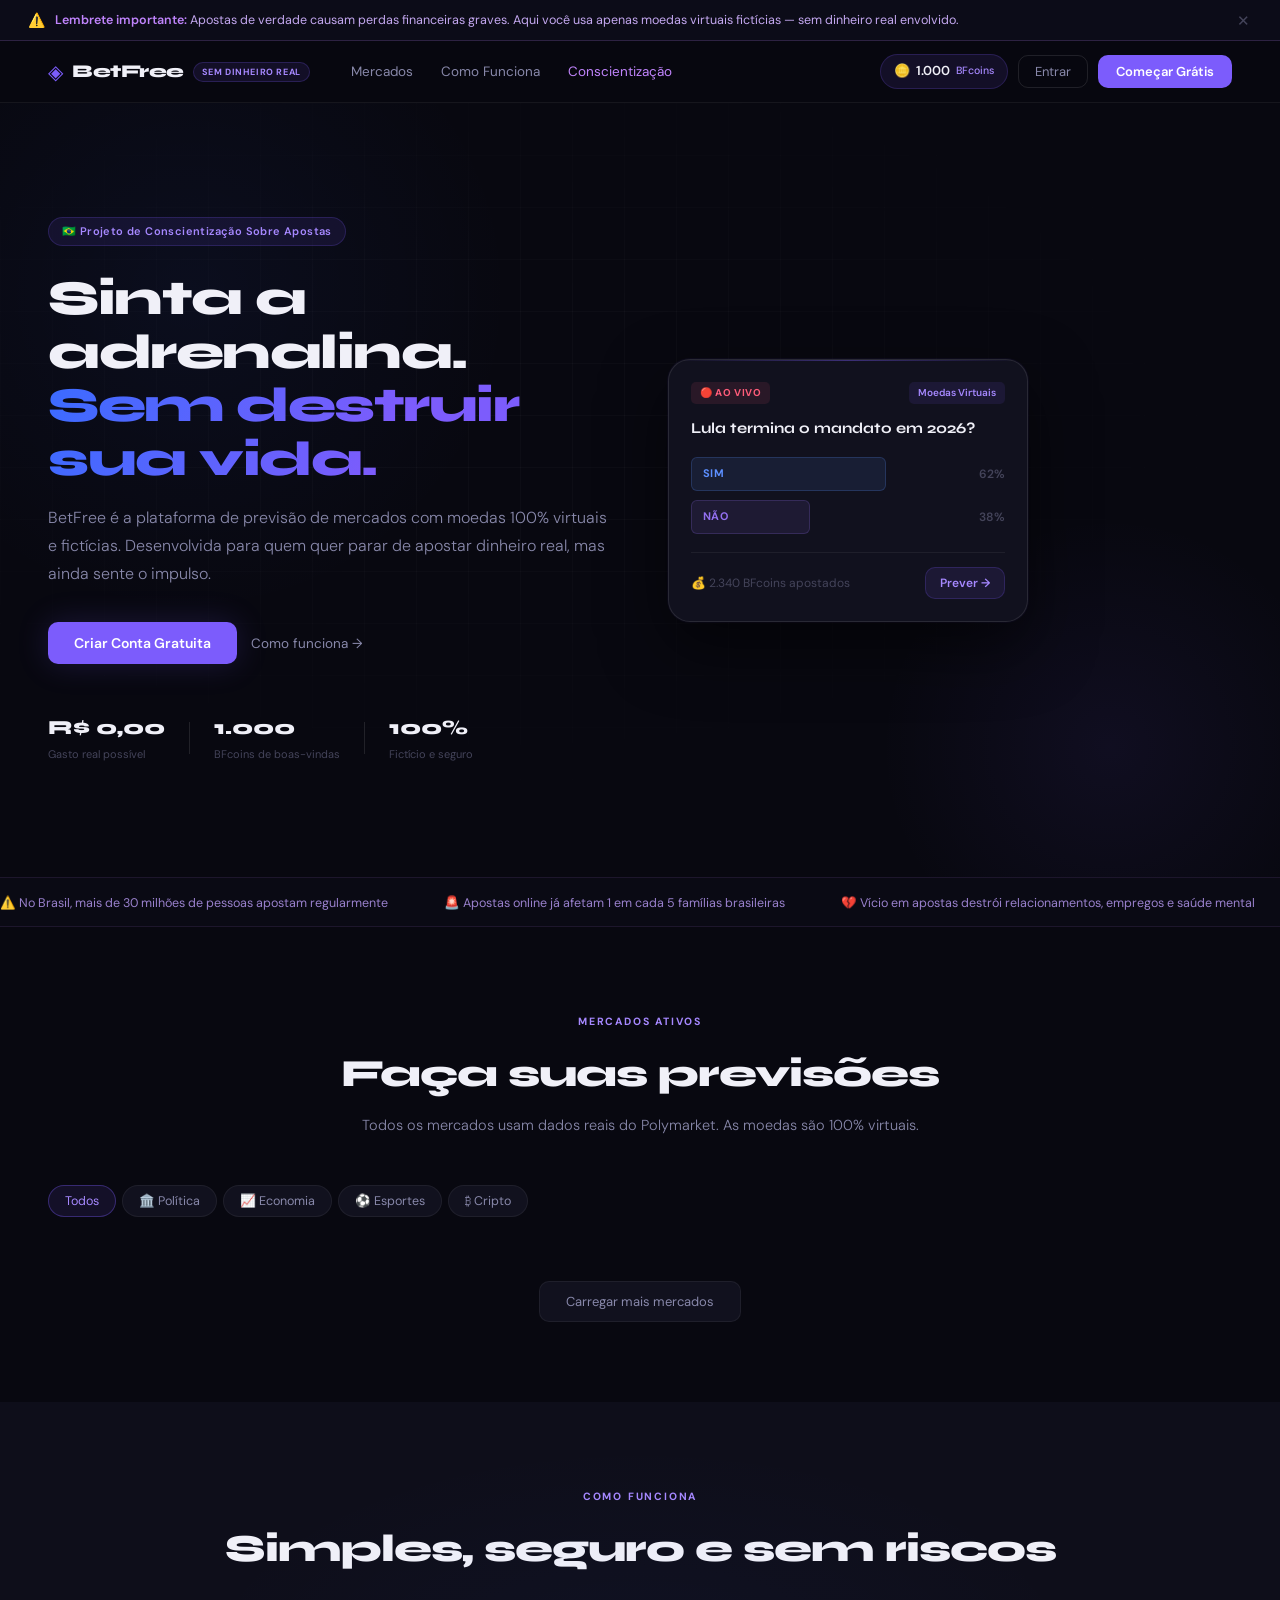
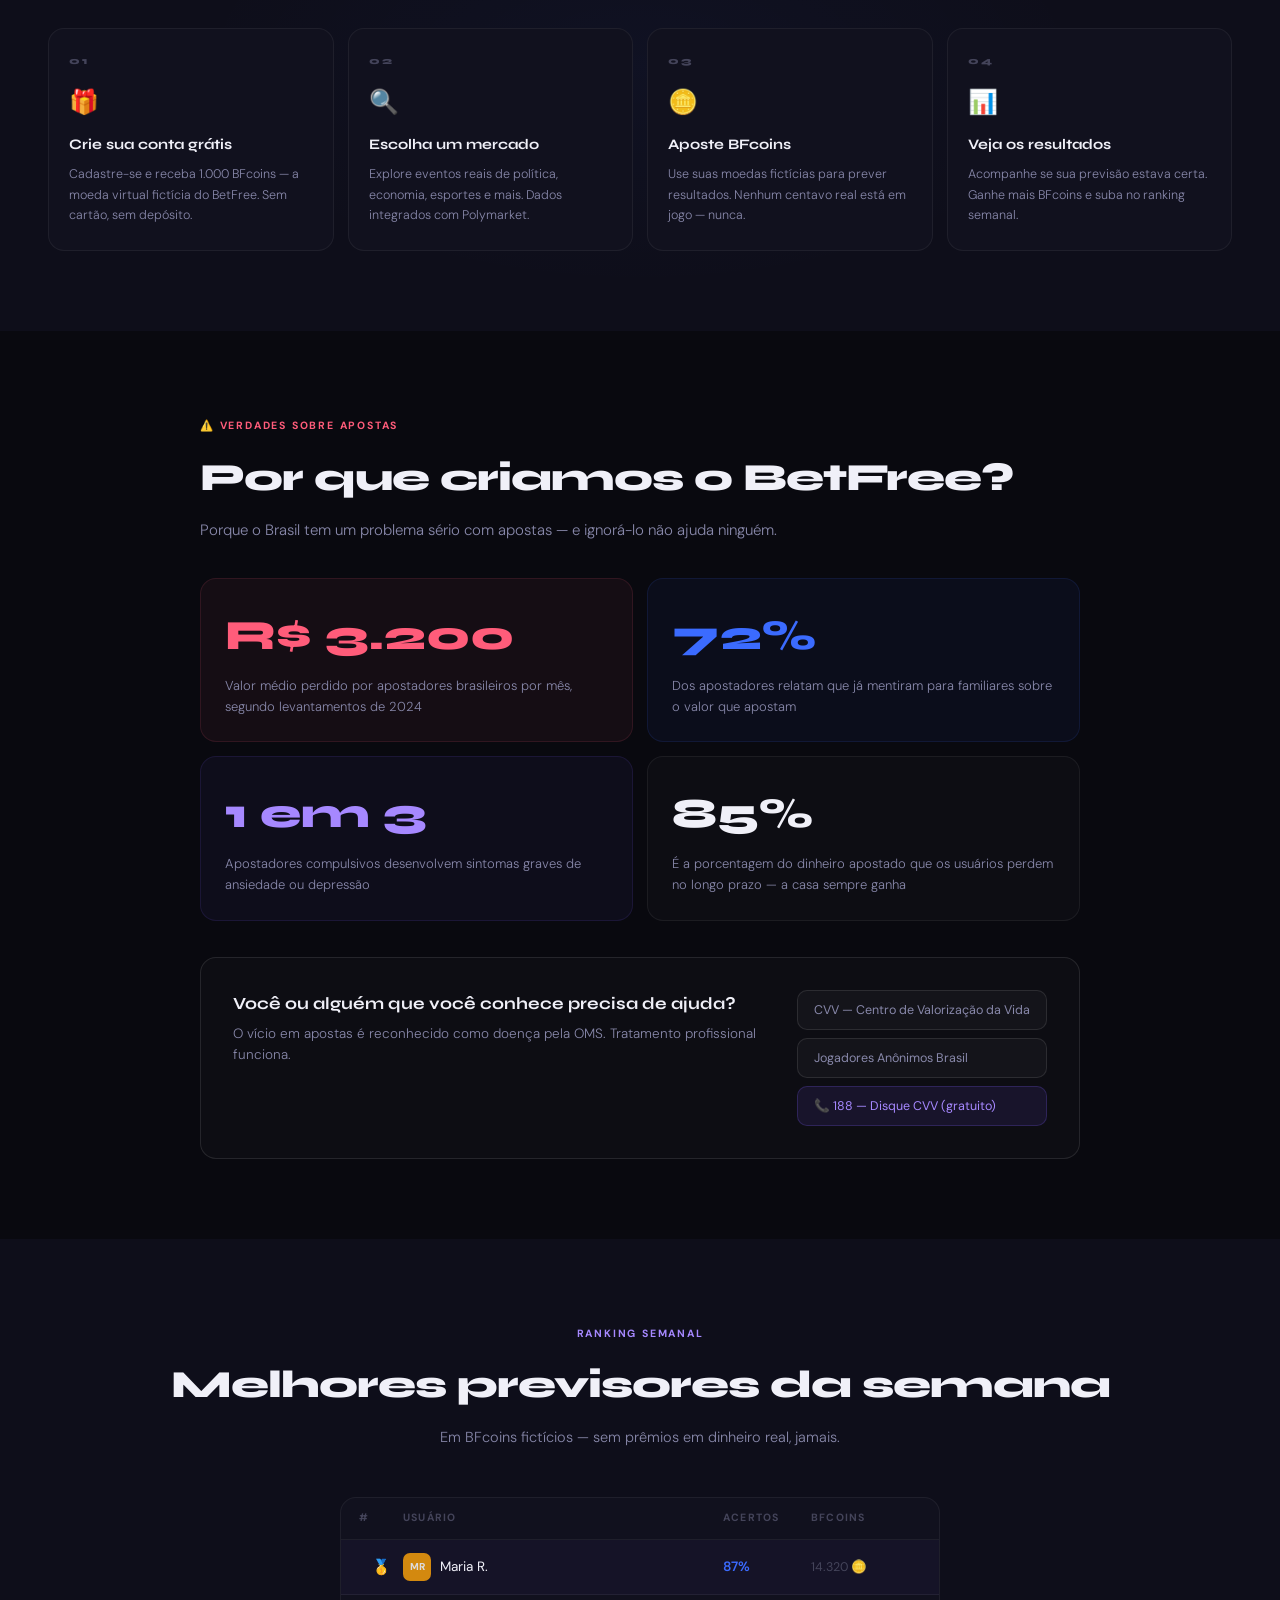
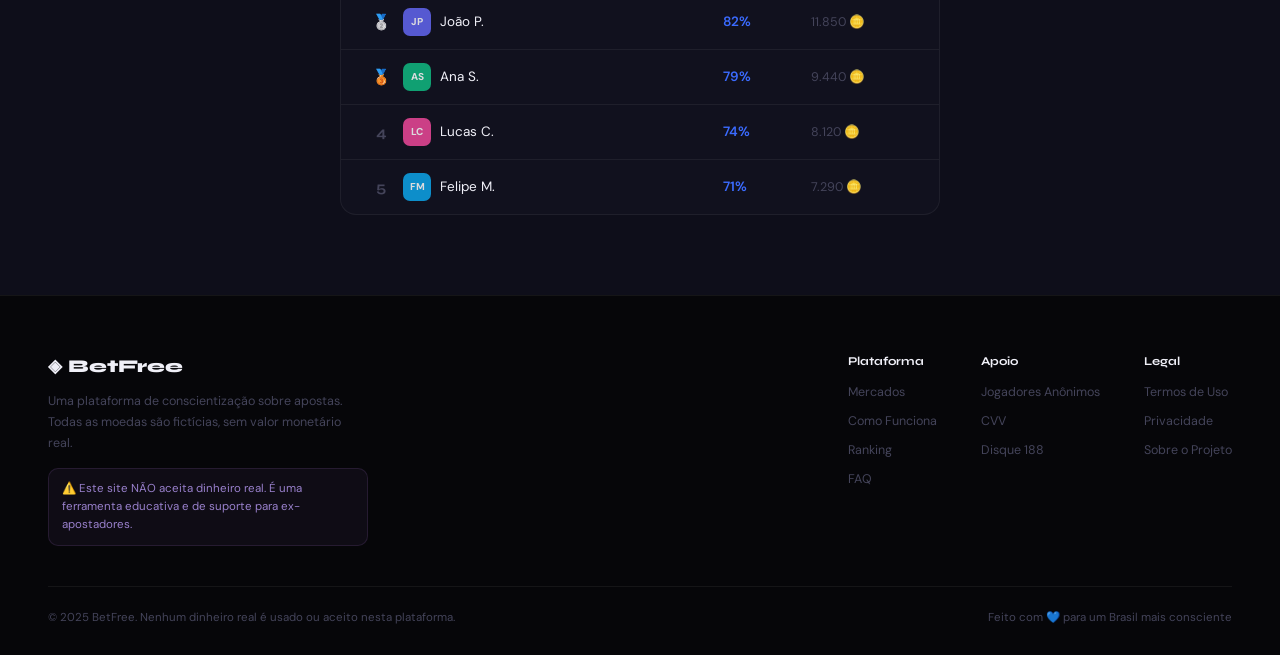
==== index.html @ 83ca9c56 "Add files via upload" ====
<!DOCTYPE html>
<html lang="pt-BR">
<head>
  <meta charset="UTF-8" />
  <meta name="viewport" content="width=device-width, initial-scale=1.0" />
  <title>BetFree — Aposte Sem Perder Nada</title>
  <link rel="stylesheet" href="styles.css" />
  <link rel="preconnect" href="https://fonts.googleapis.com">
  <link href="https://fonts.googleapis.com/css2?family=Syne:wght@400;600;700;800&family=DM+Sans:ital,wght@0,300;0,400;0,500;1,300&display=swap" rel="stylesheet">
</head>
<body>

  <!-- WARNING BANNER -->
  <div class="warning-banner" id="warningBanner">
    <span class="warning-icon">⚠️</span>
    <span><strong>Lembrete importante:</strong> Apostas de verdade causam perdas financeiras graves. Aqui você usa apenas moedas virtuais fictícias — sem dinheiro real envolvido.</span>
    <button class="warning-close" onclick="document.getElementById('warningBanner').style.display='none'">✕</button>
  </div>

  <!-- NAVBAR -->
  <nav class="navbar">
    <div class="nav-logo">
      <span class="logo-icon">◈</span>
      <span class="logo-text">BetFree</span>
      <span class="logo-badge">SEM DINHEIRO REAL</span>
    </div>
    <div class="nav-links">
      <a href="#markets" class="nav-link">Mercados</a>
      <a href="#how" class="nav-link">Como Funciona</a>
      <a href="#awareness" class="nav-link nav-highlight">Conscientização</a>
    </div>
    <div class="nav-actions">
      <div class="virtual-coins">
        <span class="coin-icon">🪙</span>
        <span id="userCoins">1.000</span>
        <span class="coin-label">BFcoins</span>
      </div>
      <button class="btn-login" onclick="openModal('loginModal')">Entrar</button>
      <button class="btn-register" onclick="openModal('registerModal')">Começar Grátis</button>
    </div>
  </nav>

  <!-- HERO -->
  <section class="hero">
    <div class="hero-bg-grid"></div>
    <div class="hero-content">
      <div class="hero-tag">🇧🇷 Projeto de Conscientização Sobre Apostas</div>
      <h1 class="hero-title">
        Sinta a adrenalina.<br/>
        <span class="hero-accent">Sem destruir sua vida.</span>
      </h1>
      <p class="hero-subtitle">
        BetFree é a plataforma de previsão de mercados com moedas 100% virtuais e fictícias. 
        Desenvolvida para quem quer parar de apostar dinheiro real, mas ainda sente o impulso.
      </p>
      <div class="hero-cta">
        <button class="btn-primary" onclick="openModal('registerModal')">Criar Conta Gratuita</button>
        <a href="#how" class="btn-ghost">Como funciona →</a>
      </div>
      <div class="hero-stats">
        <div class="stat">
          <span class="stat-num">R$ 0,00</span>
          <span class="stat-label">Gasto real possível</span>
        </div>
        <div class="stat-divider"></div>
        <div class="stat">
          <span class="stat-num">1.000</span>
          <span class="stat-label">BFcoins de boas-vindas</span>
        </div>
        <div class="stat-divider"></div>
        <div class="stat">
          <span class="stat-num">100%</span>
          <span class="stat-label">Fictício e seguro</span>
        </div>
      </div>
    </div>
    <div class="hero-visual">
      <div class="market-preview-card">
        <div class="card-header">
          <span class="card-tag">🔴 AO VIVO</span>
          <span class="card-tag-right">Moedas Virtuais</span>
        </div>
        <div class="card-question">Lula termina o mandato em 2026?</div>
        <div class="card-chart">
          <div class="chart-bar">
            <div class="bar-fill bar-yes" style="width: 62%">
              <span>SIM</span>
            </div>
            <span class="bar-pct">62%</span>
          </div>
          <div class="chart-bar">
            <div class="bar-fill bar-no" style="width: 38%">
              <span>NÃO</span>
            </div>
            <span class="bar-pct">38%</span>
          </div>
        </div>
        <div class="card-footer">
          <span>💰 2.340 BFcoins apostados</span>
          <button class="btn-predict">Prever →</button>
        </div>
      </div>
    </div>
  </section>

  <!-- AWARENESS STRIP -->
  <div class="awareness-strip">
    <div class="awareness-ticker">
      <div class="ticker-track">
        <span>⚠️ No Brasil, mais de 30 milhões de pessoas apostam regularmente</span>
        <span>🚨 Apostas online já afetam 1 em cada 5 famílias brasileiras</span>
        <span>💔 Vício em apostas destrói relacionamentos, empregos e saúde mental</span>
        <span>📉 A casa sempre ganha — em média, apostadores perdem 85% do que apostam</span>
        <span>🆘 CVV: 188 — Ajuda para quem está sofrendo</span>
        <span>⚠️ Aqui você usa APENAS moedas fictícias — não tem como perder dinheiro real</span>
        <span>💡 BetFree é uma ferramenta de apoio, não um substituto para tratamento profissional</span>
      </div>
    </div>
  </div>

  <!-- MARKETS -->
  <section class="markets-section" id="markets">
    <div class="section-header">
      <div class="section-tag">MERCADOS ATIVOS</div>
      <h2 class="section-title">Faça suas previsões</h2>
      <p class="section-sub">Todos os mercados usam dados reais do Polymarket. As moedas são 100% virtuais.</p>
    </div>

    <div class="filters">
      <button class="filter-btn active" onclick="filterMarkets('todos', this)">Todos</button>
      <button class="filter-btn" onclick="filterMarkets('politica', this)">🏛️ Política</button>
      <button class="filter-btn" onclick="filterMarkets('economia', this)">📈 Economia</button>
      <button class="filter-btn" onclick="filterMarkets('esporte', this)">⚽ Esportes</button>
      <button class="filter-btn" onclick="filterMarkets('crypto', this)">₿ Cripto</button>
    </div>

    <div class="markets-grid" id="marketsGrid">
      <!-- Cards injetados por JS -->
    </div>

    <div class="load-more-wrap">
      <button class="btn-ghost-lg">Carregar mais mercados</button>
    </div>
  </section>

  <!-- HOW IT WORKS -->
  <section class="how-section" id="how">
    <div class="how-bg"></div>
    <div class="section-header">
      <div class="section-tag">COMO FUNCIONA</div>
      <h2 class="section-title">Simples, seguro e sem riscos</h2>
    </div>
    <div class="steps-grid">
      <div class="step-card">
        <div class="step-num">01</div>
        <div class="step-icon">🎁</div>
        <h3>Crie sua conta grátis</h3>
        <p>Cadastre-se e receba 1.000 BFcoins — a moeda virtual fictícia do BetFree. Sem cartão, sem depósito.</p>
      </div>
      <div class="step-card">
        <div class="step-num">02</div>
        <div class="step-icon">🔍</div>
        <h3>Escolha um mercado</h3>
        <p>Explore eventos reais de política, economia, esportes e mais. Dados integrados com Polymarket.</p>
      </div>
      <div class="step-card">
        <div class="step-num">03</div>
        <div class="step-icon">🪙</div>
        <h3>Aposte BFcoins</h3>
        <p>Use suas moedas fictícias para prever resultados. Nenhum centavo real está em jogo — nunca.</p>
      </div>
      <div class="step-card">
        <div class="step-num">04</div>
        <div class="step-icon">📊</div>
        <h3>Veja os resultados</h3>
        <p>Acompanhe se sua previsão estava certa. Ganhe mais BFcoins e suba no ranking semanal.</p>
      </div>
    </div>
  </section>

  <!-- AWARENESS SECTION -->
  <section class="awareness-section" id="awareness">
    <div class="awareness-content">
      <div class="section-tag tag-red">⚠️ VERDADES SOBRE APOSTAS</div>
      <h2 class="awareness-title">Por que criamos o BetFree?</h2>
      <p class="awareness-intro">Porque o Brasil tem um problema sério com apostas — e ignorá-lo não ajuda ninguém.</p>

      <div class="facts-grid">
        <div class="fact-card fact-red">
          <div class="fact-number">R$ 3.200</div>
          <div class="fact-desc">Valor médio perdido por apostadores brasileiros por mês, segundo levantamentos de 2024</div>
        </div>
        <div class="fact-card fact-orange">
          <div class="fact-number">72%</div>
          <div class="fact-desc">Dos apostadores relatam que já mentiram para familiares sobre o valor que apostam</div>
        </div>
        <div class="fact-card fact-yellow">
          <div class="fact-number">1 em 3</div>
          <div class="fact-desc">Apostadores compulsivos desenvolvem sintomas graves de ansiedade ou depressão</div>
        </div>
        <div class="fact-card fact-dark">
          <div class="fact-number">85%</div>
          <div class="fact-desc">É a porcentagem do dinheiro apostado que os usuários perdem no longo prazo — a casa sempre ganha</div>
        </div>
      </div>

      <div class="awareness-cta-block">
        <div class="cta-text">
          <h3>Você ou alguém que você conhece precisa de ajuda?</h3>
          <p>O vício em apostas é reconhecido como doença pela OMS. Tratamento profissional funciona.</p>
        </div>
        <div class="cta-links">
          <a href="https://www.cvv.org.br" target="_blank" class="help-link">CVV — Centro de Valorização da Vida</a>
          <a href="https://www.jogadoresanonimos.org.br" target="_blank" class="help-link">Jogadores Anônimos Brasil</a>
          <a href="tel:188" class="help-link help-phone">📞 188 — Disque CVV (gratuito)</a>
        </div>
      </div>
    </div>
  </section>

  <!-- LEADERBOARD -->
  <section class="leaderboard-section">
    <div class="section-header">
      <div class="section-tag">RANKING SEMANAL</div>
      <h2 class="section-title">Melhores previsores da semana</h2>
      <p class="section-sub">Em BFcoins fictícios — sem prêmios em dinheiro real, jamais.</p>
    </div>
    <div class="leaderboard-table">
      <div class="lb-header">
        <span>#</span>
        <span>Usuário</span>
        <span>Acertos</span>
        <span>BFcoins</span>
      </div>
      <div class="lb-row lb-top">
        <span class="lb-rank gold">🥇</span>
        <span class="lb-user"><div class="lb-avatar" style="background:#f59e0b">MR</div> Maria R.</span>
        <span class="lb-hits">87%</span>
        <span class="lb-coins">14.320 🪙</span>
      </div>
      <div class="lb-row">
        <span class="lb-rank silver">🥈</span>
        <span class="lb-user"><div class="lb-avatar" style="background:#6366f1">JP</div> João P.</span>
        <span class="lb-hits">82%</span>
        <span class="lb-coins">11.850 🪙</span>
      </div>
      <div class="lb-row">
        <span class="lb-rank bronze">🥉</span>
        <span class="lb-user"><div class="lb-avatar" style="background:#10b981">AS</div> Ana S.</span>
        <span class="lb-hits">79%</span>
        <span class="lb-coins">9.440 🪙</span>
      </div>
      <div class="lb-row">
        <span class="lb-rank">4</span>
        <span class="lb-user"><div class="lb-avatar" style="background:#ec4899">LC</div> Lucas C.</span>
        <span class="lb-hits">74%</span>
        <span class="lb-coins">8.120 🪙</span>
      </div>
      <div class="lb-row">
        <span class="lb-rank">5</span>
        <span class="lb-user"><div class="lb-avatar" style="background:#0ea5e9">FM</div> Felipe M.</span>
        <span class="lb-hits">71%</span>
        <span class="lb-coins">7.290 🪙</span>
      </div>
    </div>
  </section>

  <!-- FOOTER -->
  <footer class="footer">
    <div class="footer-content">
      <div class="footer-brand">
        <div class="footer-logo">◈ BetFree</div>
        <p>Uma plataforma de conscientização sobre apostas. Todas as moedas são fictícias, sem valor monetário real.</p>
        <div class="footer-warning">
          ⚠️ Este site NÃO aceita dinheiro real. É uma ferramenta educativa e de suporte para ex-apostadores.
        </div>
      </div>
      <div class="footer-links">
        <div class="footer-col">
          <h4>Plataforma</h4>
          <a href="#">Mercados</a>
          <a href="#">Como Funciona</a>
          <a href="#">Ranking</a>
          <a href="#">FAQ</a>
        </div>
        <div class="footer-col">
          <h4>Apoio</h4>
          <a href="https://www.jogadoresanonimos.org.br" target="_blank">Jogadores Anônimos</a>
          <a href="https://www.cvv.org.br" target="_blank">CVV</a>
          <a href="tel:188">Disque 188</a>
        </div>
        <div class="footer-col">
          <h4>Legal</h4>
          <a href="#">Termos de Uso</a>
          <a href="#">Privacidade</a>
          <a href="#">Sobre o Projeto</a>
        </div>
      </div>
    </div>
    <div class="footer-bottom">
      <span>© 2025 BetFree. Nenhum dinheiro real é usado ou aceito nesta plataforma.</span>
      <span class="footer-made">Feito com 💙 para um Brasil mais consciente</span>
    </div>
  </footer>

  <!-- MODAL APOSTAR -->
  <div class="modal-overlay" id="betModal" onclick="closeModal('betModal')">
    <div class="modal" onclick="event.stopPropagation()">
      <div class="modal-header">
        <h3 id="betModalTitle">Fazer Previsão</h3>
        <button class="modal-close" onclick="closeModal('betModal')">✕</button>
      </div>
      <div class="modal-warning">
        ⚠️ Você está usando <strong>BFcoins fictícios</strong>. Nenhum dinheiro real está envolvido.
      </div>
      <div class="modal-body">
        <p class="modal-question" id="betModalQuestion">Qual será o resultado?</p>
        <div class="bet-options">
          <button class="bet-opt bet-yes active" onclick="selectBet('sim')">
            <span class="opt-label">SIM</span>
            <span class="opt-odds" id="oddsYes">1.61x</span>
          </button>
          <button class="bet-opt bet-no" onclick="selectBet('nao')">
            <span class="opt-label">NÃO</span>
            <span class="opt-odds" id="oddsNo">2.63x</span>
          </button>
        </div>
        <div class="bet-amount">
          <label>Quantidade de BFcoins <span class="coin-balance">Saldo: <strong id="modalBalance">1.000</strong> 🪙</span></label>
          <div class="amount-input-wrap">
            <input type="number" id="betAmount" value="100" min="10" max="1000" />
            <span class="amount-suffix">🪙</span>
          </div>
          <div class="amount-quick">
            <button onclick="setBetAmount(50)">50</button>
            <button onclick="setBetAmount(100)">100</button>
            <button onclick="setBetAmount(250)">250</button>
            <button onclick="setBetAmount(500)">500</button>
          </div>
        </div>
        <div class="bet-summary">
          <div class="summary-row">
            <span>Potencial de retorno</span>
            <span id="potentialReturn" class="return-positive">161 🪙</span>
          </div>
        </div>
        <button class="btn-confirm-bet" onclick="confirmBet()">Confirmar Previsão</button>
        <p class="modal-disclaimer">Lembre-se: BFcoins não têm valor monetário. Isso é uma simulação educativa.</p>
      </div>
    </div>
  </div>

  <!-- MODAL LOGIN -->
  <div class="modal-overlay" id="loginModal" onclick="closeModal('loginModal')">
    <div class="modal modal-sm" onclick="event.stopPropagation()">
      <div class="modal-header">
        <h3>Entrar no BetFree</h3>
        <button class="modal-close" onclick="closeModal('loginModal')">✕</button>
      </div>
      <div class="modal-body">
        <div class="form-group">
          <label>E-mail</label>
          <input type="email" placeholder="seu@email.com" class="form-input" />
        </div>
        <div class="form-group">
          <label>Senha</label>
          <input type="password" placeholder="••••••••" class="form-input" />
        </div>
        <button class="btn-confirm-bet">Entrar</button>
        <p class="modal-link">Não tem conta? <a onclick="closeModal('loginModal'); openModal('registerModal')">Cadastre-se grátis →</a></p>
      </div>
    </div>
  </div>

  <!-- MODAL REGISTER -->
  <div class="modal-overlay" id="registerModal" onclick="closeModal('registerModal')">
    <div class="modal modal-sm" onclick="event.stopPropagation()">
      <div class="modal-header">
        <h3>Criar Conta Gratuita</h3>
        <button class="modal-close" onclick="closeModal('registerModal')">✕</button>
      </div>
      <div class="modal-warning">
        🎁 Você receberá <strong>1.000 BFcoins fictícios</strong> de boas-vindas!
      </div>
      <div class="modal-body">
        <div class="form-group">
          <label>Nome de usuário</label>
          <input type="text" placeholder="apostador_consciente" class="form-input" />
        </div>
        <div class="form-group">
          <label>E-mail</label>
          <input type="email" placeholder="seu@email.com" class="form-input" />
        </div>
        <div class="form-group">
          <label>Senha</label>
          <input type="password" placeholder="••••••••" class="form-input" />
        </div>
        <div class="form-check">
          <input type="checkbox" id="agreeTerms" />
          <label for="agreeTerms">Entendo que BetFree usa apenas moedas fictícias sem valor real</label>
        </div>
        <button class="btn-confirm-bet" onclick="closeModal('registerModal')">Criar Conta e Receber 1.000 🪙</button>
        <p class="modal-link">Já tem conta? <a onclick="closeModal('registerModal'); openModal('loginModal')">Entrar →</a></p>
      </div>
    </div>
  </div>

  <!-- TOAST NOTIFICATION -->
  <div class="toast" id="toast"></div>

  <script src="app.js"></script>
</body>
</html>
---- styles.css ----
/* ========================================
   BETFREE — Design System v2
   Minimalista · Preto · Cinza · Azul · Roxo
   ======================================== */

@import url('https://fonts.googleapis.com/css2?family=Syne:wght@400;600;700;800&family=DM+Sans:ital,wght@0,300;0,400;0,500;1,300&display=swap');

:root {
  /* Backgrounds */
  --bg:          #080810;
  --bg-2:        #0e0e1a;
  --bg-card:     #11111e;
  --bg-card-h:   #15152a;
  --bg-modal:    #0f0f1c;

  /* Borders */
  --border:      rgba(255, 255, 255, 0.06);
  --border-md:   rgba(255, 255, 255, 0.10);
  --border-hl:   rgba(110, 80, 220, 0.30);

  /* Purple scale */
  --purple:      #7c5cfc;
  --purple-dim:  rgba(124, 92, 252, 0.10);
  --purple-glow: 0 0 32px rgba(124, 92, 252, 0.18);
  --purple-light:#a688ff;
  --purple-dark: #4b2fc2;

  /* Blue scale */
  --blue:        #3b6bff;
  --blue-dim:    rgba(59, 107, 255, 0.10);
  --blue-muted:  #2a4db0;

  /* Grays */
  --gray-1:      #f0f0f8;
  --gray-2:      #8888aa;
  --gray-3:      #44445a;
  --gray-4:      #22222f;

  /* Semantic */
  --yes:         #5c8fff;
  --yes-dim:     rgba(92, 143, 255, 0.10);
  --no:          #9370f0;
  --no-dim:      rgba(147, 112, 240, 0.10);
  --warn:        #c084fc;
  --warn-dim:    rgba(192, 132, 252, 0.08);
  --danger:      #ff5c7a;
  --success:     #5cffc1;

  /* Typography */
  --font-display: 'Syne', sans-serif;
  --font-body:    'DM Sans', sans-serif;

  /* Shape */
  --radius:      10px;
  --radius-lg:   16px;
  --radius-xl:   22px;

  /* Motion */
  --ease:        0.18s cubic-bezier(0.4, 0, 0.2, 1);
}

/* ─── Reset ─────────────────────────────── */
*, *::before, *::after { box-sizing: border-box; margin: 0; padding: 0; }
html { scroll-behavior: smooth; }
body {
  font-family: var(--font-body);
  background: var(--bg);
  color: var(--gray-1);
  overflow-x: hidden;
  line-height: 1.6;
  -webkit-font-smoothing: antialiased;
}

/* ─── Warning Banner ─────────────────────── */
.warning-banner {
  background: #0c0c18;
  border-bottom: 1px solid rgba(192, 132, 252, 0.18);
  padding: 9px 28px;
  display: flex;
  align-items: center;
  gap: 10px;
  font-size: 12.5px;
  color: #c4a8f0;
  position: sticky;
  top: 0;
  z-index: 1000;
}
.warning-banner strong { color: var(--warn); font-weight: 600; }
.warning-icon { font-size: 14px; flex-shrink: 0; }
.warning-close {
  margin-left: auto;
  background: none;
  border: none;
  color: var(--gray-3);
  cursor: pointer;
  font-size: 15px;
  flex-shrink: 0;
  transition: color var(--ease);
  line-height: 1;
  padding: 2px;
}
.warning-close:hover { color: var(--gray-1); }

/* ─── Navbar ─────────────────────────────── */
.navbar {
  display: flex;
  align-items: center;
  padding: 0 48px;
  height: 62px;
  border-bottom: 1px solid var(--border);
  background: rgba(8, 8, 16, 0.92);
  backdrop-filter: blur(16px);
  -webkit-backdrop-filter: blur(16px);
  position: sticky;
  top: 37px;
  z-index: 999;
  gap: 28px;
}

.nav-logo {
  display: flex;
  align-items: center;
  gap: 9px;
  text-decoration: none;
  flex-shrink: 0;
}
.logo-icon { font-size: 20px; color: var(--purple); line-height: 1; }
.logo-text {
  font-family: var(--font-display);
  font-size: 18px;
  font-weight: 800;
  color: var(--gray-1);
  letter-spacing: -0.5px;
}
.logo-badge {
  font-size: 9px;
  font-weight: 700;
  letter-spacing: 0.6px;
  background: var(--purple-dim);
  color: var(--purple-light);
  border: 1px solid rgba(124, 92, 252, 0.22);
  padding: 2px 8px;
  border-radius: 99px;
  text-transform: uppercase;
}

.nav-links { display: flex; gap: 2px; flex: 1; }
.nav-link {
  color: var(--gray-2);
  text-decoration: none;
  font-size: 13.5px;
  padding: 7px 13px;
  border-radius: var(--radius);
  transition: all var(--ease);
  font-weight: 400;
}
.nav-link:hover { color: var(--gray-1); background: rgba(255, 255, 255, 0.04); }
.nav-highlight { color: var(--warn) !important; }
.nav-highlight:hover { background: var(--warn-dim) !important; }

.nav-actions { display: flex; align-items: center; gap: 10px; margin-left: auto; }

.virtual-coins {
  display: flex;
  align-items: center;
  gap: 6px;
  background: var(--purple-dim);
  border: 1px solid rgba(124, 92, 252, 0.20);
  padding: 6px 13px;
  border-radius: 99px;
  font-size: 13px;
  font-weight: 600;
  color: var(--gray-1);
}
.coin-icon { font-size: 13px; }
.coin-label { font-size: 10.5px; color: var(--purple-light); font-weight: 500; }

.btn-login {
  background: transparent;
  border: 1px solid var(--border-md);
  color: var(--gray-2);
  padding: 7px 16px;
  border-radius: var(--radius);
  cursor: pointer;
  font-size: 13px;
  font-family: var(--font-body);
  transition: all var(--ease);
}
.btn-login:hover { border-color: rgba(255,255,255,0.18); color: var(--gray-1); }

.btn-register {
  background: var(--purple);
  color: #fff;
  border: none;
  padding: 8px 18px;
  border-radius: var(--radius);
  cursor: pointer;
  font-size: 13px;
  font-weight: 600;
  font-family: var(--font-body);
  transition: all var(--ease);
}
.btn-register:hover { background: var(--purple-light); transform: translateY(-1px); }

/* ─── Hero ───────────────────────────────── */
.hero {
  min-height: 86vh;
  display: flex;
  align-items: center;
  padding: 80px 48px;
  position: relative;
  overflow: hidden;
  gap: 60px;
}

.hero::before {
  content: '';
  position: absolute;
  top: -160px; left: -160px;
  width: 700px; height: 700px;
  background: radial-gradient(circle, rgba(59,107,255,0.06) 0%, transparent 65%);
  pointer-events: none;
}
.hero::after {
  content: '';
  position: absolute;
  bottom: -120px; right: -80px;
  width: 500px; height: 500px;
  background: radial-gradient(circle, rgba(124,92,252,0.07) 0%, transparent 65%);
  pointer-events: none;
}

.hero-bg-grid {
  position: absolute;
  inset: 0;
  background-image:
    linear-gradient(rgba(255,255,255,0.025) 1px, transparent 1px),
    linear-gradient(90deg, rgba(255,255,255,0.025) 1px, transparent 1px);
  background-size: 52px 52px;
  mask-image: radial-gradient(ellipse 80% 70% at 40% 40%, black 20%, transparent 75%);
}

.hero-content { flex: 1; max-width: 560px; position: relative; z-index: 1; }

.hero-tag {
  display: inline-flex;
  align-items: center;
  gap: 7px;
  font-size: 11px;
  font-weight: 600;
  letter-spacing: 0.4px;
  color: var(--purple-light);
  background: var(--purple-dim);
  border: 1px solid rgba(124,92,252,0.20);
  padding: 5px 13px;
  border-radius: 99px;
  margin-bottom: 26px;
  animation: fadeSlideUp 0.55s ease both;
}

.hero-title {
  font-family: var(--font-display);
  font-size: clamp(2.2rem, 3.8vw, 3.6rem);
  font-weight: 800;
  line-height: 1.1;
  letter-spacing: -1.5px;
  margin-bottom: 18px;
  animation: fadeSlideUp 0.55s 0.08s ease both;
  color: var(--gray-1);
}
.hero-accent {
  display: block;
  background: linear-gradient(110deg, var(--blue) 0%, var(--purple) 60%);
  -webkit-background-clip: text;
  -webkit-text-fill-color: transparent;
  background-clip: text;
}

.hero-subtitle {
  font-size: 16px;
  color: var(--gray-2);
  line-height: 1.75;
  margin-bottom: 34px;
  animation: fadeSlideUp 0.55s 0.15s ease both;
  font-weight: 300;
}

.hero-cta {
  display: flex;
  gap: 14px;
  align-items: center;
  margin-bottom: 48px;
  animation: fadeSlideUp 0.55s 0.22s ease both;
}

.btn-primary {
  background: var(--purple);
  color: #fff;
  border: none;
  padding: 12px 26px;
  border-radius: var(--radius);
  font-size: 14px;
  font-weight: 600;
  font-family: var(--font-body);
  cursor: pointer;
  transition: all var(--ease);
  box-shadow: var(--purple-glow);
}
.btn-primary:hover {
  background: var(--purple-light);
  transform: translateY(-2px);
  box-shadow: 0 0 40px rgba(124,92,252,0.28);
}

.btn-ghost {
  color: var(--gray-2);
  text-decoration: none;
  font-size: 13.5px;
  font-weight: 400;
  transition: color var(--ease);
}
.btn-ghost:hover { color: var(--gray-1); }

.hero-stats {
  display: flex;
  align-items: center;
  gap: 24px;
  animation: fadeSlideUp 0.55s 0.3s ease both;
}
.stat { display: flex; flex-direction: column; gap: 2px; }
.stat-num { font-family: var(--font-display); font-size: 20px; font-weight: 800; color: var(--gray-1); }
.stat-label { font-size: 11px; color: var(--gray-3); }
.stat-divider { width: 1px; height: 32px; background: var(--border-md); }

/* Hero card */
.hero-visual {
  flex: 0 0 360px;
  position: relative;
  z-index: 1;
  animation: fadeSlideUp 0.55s 0.25s ease both;
}

.market-preview-card {
  background: var(--bg-card);
  border: 1px solid var(--border-md);
  border-radius: var(--radius-xl);
  padding: 22px;
  box-shadow: 0 24px 64px rgba(0,0,0,0.55), 0 0 0 1px rgba(124,92,252,0.06);
  position: relative;
  overflow: hidden;
}
.market-preview-card::before {
  content: '';
  position: absolute;
  top: 0; left: 0; right: 0;
  height: 1px;
  background: linear-gradient(90deg, transparent, rgba(124,92,252,0.4), transparent);
}

.card-header { display: flex; justify-content: space-between; align-items: center; margin-bottom: 14px; }
.card-tag {
  font-size: 10px; font-weight: 700; letter-spacing: 0.6px; text-transform: uppercase;
  background: rgba(255,92,122,0.10); color: var(--danger);
  padding: 3px 9px; border-radius: 5px;
}
.card-tag-right {
  font-size: 10px; font-weight: 600; color: var(--purple-light);
  background: var(--purple-dim); padding: 3px 9px; border-radius: 5px;
}

.card-question {
  font-family: var(--font-display);
  font-size: 15px; font-weight: 700; line-height: 1.45; margin-bottom: 18px; color: var(--gray-1);
}

.card-chart { display: flex; flex-direction: column; gap: 9px; margin-bottom: 18px; }
.chart-bar { display: flex; align-items: center; gap: 8px; }
.bar-fill {
  height: 34px; border-radius: 6px; display: flex; align-items: center;
  padding: 0 11px; font-size: 11px; font-weight: 700; letter-spacing: 0.4px; min-width: 56px;
}
.bar-yes { background: var(--yes-dim); border: 1px solid rgba(92,143,255,0.20); color: var(--yes); }
.bar-no  { background: var(--no-dim);  border: 1px solid rgba(147,112,240,0.20); color: var(--no); }
.bar-pct { font-size: 12px; font-weight: 600; color: var(--gray-3); margin-left: auto; }

.card-footer {
  display: flex; justify-content: space-between; align-items: center;
  padding-top: 14px; border-top: 1px solid var(--border); font-size: 12px; color: var(--gray-3);
}
.btn-predict {
  background: var(--purple-dim); color: var(--purple-light);
  border: 1px solid rgba(124,92,252,0.20); padding: 7px 14px;
  border-radius: var(--radius); font-size: 12px; font-weight: 600;
  cursor: pointer; font-family: var(--font-body); transition: all var(--ease);
}
.btn-predict:hover { background: rgba(124,92,252,0.18); }

/* ─── Awareness Strip ────────────────────── */
.awareness-strip {
  background: #0a0a14;
  border-top: 1px solid rgba(192,132,252,0.10);
  border-bottom: 1px solid rgba(192,132,252,0.10);
  padding: 11px 0;
  overflow: hidden;
}
.awareness-ticker { overflow: hidden; white-space: nowrap; }
.ticker-track {
  display: inline-flex; gap: 56px;
  animation: ticker 32s linear infinite;
  font-size: 12.5px; color: #9980cc;
}
.ticker-track span { flex-shrink: 0; }

/* ─── Sections shared ────────────────────── */
.section-header { text-align: center; margin-bottom: 48px; }
.section-tag {
  display: inline-block; font-size: 10.5px; font-weight: 700;
  letter-spacing: 1.8px; text-transform: uppercase;
  color: var(--purple-light); margin-bottom: 12px;
}
.tag-red { color: var(--danger) !important; }
.section-title {
  font-family: var(--font-display);
  font-size: clamp(1.7rem, 3vw, 2.6rem); font-weight: 800;
  letter-spacing: -1px; margin-bottom: 10px; color: var(--gray-1);
}
.section-sub { color: var(--gray-2); font-size: 14.5px; font-weight: 300; }

/* ─── Markets ────────────────────────────── */
.markets-section { padding: 80px 48px; }

.filters { display: flex; gap: 6px; margin-bottom: 28px; flex-wrap: wrap; }
.filter-btn {
  background: var(--bg-card); border: 1px solid var(--border);
  color: var(--gray-2); padding: 7px 16px; border-radius: 99px;
  font-size: 12.5px; font-weight: 400; cursor: pointer;
  font-family: var(--font-body); transition: all var(--ease);
}
.filter-btn:hover { border-color: var(--border-md); color: var(--gray-1); }
.filter-btn.active {
  border-color: rgba(124,92,252,0.35); color: var(--purple-light); background: var(--purple-dim);
}

.markets-grid {
  display: grid; grid-template-columns: repeat(auto-fill, minmax(300px, 1fr)); gap: 14px;
}

.market-card {
  background: var(--bg-card); border: 1px solid var(--border);
  border-radius: var(--radius-lg); padding: 18px; cursor: pointer;
  transition: all var(--ease); position: relative; overflow: hidden;
}
.market-card:hover {
  border-color: var(--border-md); background: var(--bg-card-h);
  transform: translateY(-2px); box-shadow: 0 10px 36px rgba(0,0,0,0.38);
}

.mc-top { display: flex; justify-content: space-between; align-items: flex-start; margin-bottom: 12px; }
.mc-category {
  font-size: 10px; font-weight: 700; letter-spacing: 0.6px;
  text-transform: uppercase; padding: 3px 9px; border-radius: 5px;
}
.cat-politica { background: rgba(59,107,255,0.10); color: #7aacff; }
.cat-economia { background: rgba(92,255,193,0.08); color: #5cffc1; }
.cat-esporte  { background: rgba(255,100,100,0.08); color: #ff9090; }
.cat-crypto   { background: rgba(192,132,252,0.10); color: var(--purple-light); }
.mc-volume { font-size: 11px; color: var(--gray-3); }

.mc-question {
  font-family: var(--font-display); font-size: 14px; font-weight: 700;
  line-height: 1.45; margin-bottom: 14px; color: var(--gray-1);
}

.mc-bars { display: flex; flex-direction: column; gap: 7px; margin-bottom: 14px; }
.mc-bar-row { display: flex; align-items: center; gap: 8px; }
.mc-bar-label { width: 26px; font-weight: 600; color: var(--gray-3); font-size: 11px; }
.mc-bar-track {
  flex: 1; height: 5px; background: rgba(255,255,255,0.04);
  border-radius: 99px; overflow: hidden;
}
.mc-bar-fill { height: 100%; border-radius: 99px; transition: width 1.1s cubic-bezier(0.4,0,0.2,1); }
.fill-yes { background: linear-gradient(90deg, var(--blue-muted), var(--blue)); }
.fill-no  { background: linear-gradient(90deg, var(--purple-dark), var(--purple)); }
.mc-bar-pct { width: 34px; text-align: right; font-weight: 600; color: var(--gray-3); font-size: 11px; }

.mc-footer {
  display: flex; justify-content: space-between; align-items: center;
  padding-top: 12px; border-top: 1px solid var(--border);
}
.mc-expiry { font-size: 11px; color: var(--gray-3); }
.mc-btn {
  background: transparent; color: var(--purple-light);
  border: 1px solid rgba(124,92,252,0.22); padding: 6px 13px;
  border-radius: var(--radius); font-size: 11.5px; font-weight: 600;
  cursor: pointer; font-family: var(--font-body); transition: all var(--ease);
}
.mc-btn:hover { background: var(--purple-dim); }

.load-more-wrap { text-align: center; margin-top: 36px; }
.btn-ghost-lg {
  background: var(--bg-card); border: 1px solid var(--border);
  color: var(--gray-2); padding: 11px 26px; border-radius: var(--radius);
  font-size: 13px; font-weight: 400; cursor: pointer;
  font-family: var(--font-body); transition: all var(--ease);
}
.btn-ghost-lg:hover { border-color: var(--border-md); color: var(--gray-1); }

/* ─── How it works ───────────────────────── */
.how-section { padding: 80px 48px; position: relative; overflow: hidden; background: var(--bg-2); }
.how-bg {
  position: absolute; inset: 0;
  background: radial-gradient(ellipse 50% 60% at 50% 50%, rgba(59,107,255,0.04) 0%, transparent 70%);
  pointer-events: none;
}

.steps-grid { display: grid; grid-template-columns: repeat(4, 1fr); gap: 14px; position: relative; z-index: 1; }

.step-card {
  background: var(--bg-card); border: 1px solid var(--border);
  border-radius: var(--radius-lg); padding: 24px 20px; transition: all var(--ease);
}
.step-card:hover {
  border-color: rgba(124,92,252,0.20); background: var(--bg-card-h); transform: translateY(-2px);
}
.step-num { font-family: var(--font-display); font-size: 10px; font-weight: 800; letter-spacing: 2px; color: var(--gray-3); margin-bottom: 14px; }
.step-icon { font-size: 24px; margin-bottom: 12px; display: block; }
.step-card h3 { font-family: var(--font-display); font-size: 14.5px; font-weight: 700; margin-bottom: 8px; color: var(--gray-1); }
.step-card p { font-size: 12.5px; color: var(--gray-2); line-height: 1.65; font-weight: 300; }

/* ─── Awareness ──────────────────────────── */
.awareness-section { padding: 80px 48px; background: #09090f; }
.awareness-content { max-width: 880px; margin: 0 auto; }
.awareness-title {
  font-family: var(--font-display); font-size: clamp(1.7rem, 3vw, 2.4rem);
  font-weight: 800; letter-spacing: -1px; margin-bottom: 10px; color: var(--gray-1);
}
.awareness-intro { font-size: 15px; color: var(--gray-2); margin-bottom: 36px; font-weight: 300; }

.facts-grid { display: grid; grid-template-columns: repeat(2, 1fr); gap: 14px; margin-bottom: 36px; }
.fact-card { padding: 24px; border-radius: var(--radius-lg); border: 1px solid transparent; }
.fact-red    { background: rgba(255,92,122,0.05); border-color: rgba(255,92,122,0.12); }
.fact-orange { background: rgba(59,107,255,0.05); border-color: rgba(59,107,255,0.12); }
.fact-yellow { background: rgba(124,92,252,0.05); border-color: rgba(124,92,252,0.12); }
.fact-dark   { background: rgba(255,255,255,0.02); border-color: var(--border); }

.fact-number { font-family: var(--font-display); font-size: 2.6rem; font-weight: 800; margin-bottom: 6px; }
.fact-red .fact-number    { color: var(--danger); }
.fact-orange .fact-number { color: var(--blue); }
.fact-yellow .fact-number { color: var(--purple-light); }
.fact-dark .fact-number   { color: var(--gray-1); }
.fact-desc { font-size: 13px; color: var(--gray-2); line-height: 1.6; font-weight: 300; }

.awareness-cta-block {
  background: rgba(255,255,255,0.02); border: 1px solid var(--border-md);
  border-radius: var(--radius-lg); padding: 32px;
  display: flex; justify-content: space-between; align-items: flex-start; gap: 28px;
}
.cta-text h3 { font-family: var(--font-display); font-size: 17px; font-weight: 700; margin-bottom: 6px; color: var(--gray-1); }
.cta-text p { font-size: 13.5px; color: var(--gray-2); font-weight: 300; }
.cta-links { display: flex; flex-direction: column; gap: 8px; flex-shrink: 0; }
.help-link {
  background: rgba(255,255,255,0.03); border: 1px solid var(--border-md);
  color: var(--gray-2); text-decoration: none; padding: 9px 16px;
  border-radius: var(--radius); font-size: 12.5px; font-weight: 400;
  transition: all var(--ease); white-space: nowrap;
}
.help-link:hover { border-color: rgba(124,92,252,0.25); color: var(--gray-1); background: var(--purple-dim); }
.help-phone { background: var(--purple-dim) !important; border-color: rgba(124,92,252,0.22) !important; color: var(--purple-light) !important; }
.help-phone:hover { background: rgba(124,92,252,0.16) !important; }

/* ─── Leaderboard ────────────────────────── */
.leaderboard-section { padding: 80px 48px; background: var(--bg-2); }
.leaderboard-table {
  max-width: 600px; margin: 0 auto; background: var(--bg-card);
  border: 1px solid var(--border); border-radius: var(--radius-lg); overflow: hidden;
}
.lb-header {
  display: grid; grid-template-columns: 44px 1fr 88px 110px;
  padding: 12px 18px; font-size: 10.5px; font-weight: 700;
  letter-spacing: 1.2px; text-transform: uppercase; color: var(--gray-3);
  border-bottom: 1px solid var(--border);
}
.lb-row {
  display: grid; grid-template-columns: 44px 1fr 88px 110px;
  padding: 13px 18px; align-items: center;
  border-bottom: 1px solid var(--border); transition: background var(--ease);
}
.lb-row:last-child { border-bottom: none; }
.lb-row:hover { background: rgba(255,255,255,0.02); }
.lb-top { background: rgba(124,92,252,0.04); }
.lb-rank { font-size: 15px; text-align: center; font-weight: 700; color: var(--gray-3); font-family: var(--font-display); }
.lb-user { display: flex; align-items: center; gap: 9px; font-weight: 400; font-size: 13.5px; }
.lb-avatar {
  width: 28px; height: 28px; border-radius: 7px;
  display: flex; align-items: center; justify-content: center;
  font-size: 10px; font-weight: 800; color: #fff; flex-shrink: 0; opacity: 0.85;
}
.lb-hits { color: var(--blue); font-weight: 600; font-size: 13.5px; }
.lb-coins { font-size: 12.5px; color: var(--gray-3); }

/* ─── Footer ─────────────────────────────── */
.footer { background: #060609; border-top: 1px solid var(--border); padding: 56px 48px 28px; }
.footer-content { display: flex; gap: 60px; margin-bottom: 40px; }
.footer-brand { flex: 1; max-width: 320px; }
.footer-logo { font-family: var(--font-display); font-size: 18px; font-weight: 800; color: var(--gray-1); margin-bottom: 10px; }
.footer-brand p { font-size: 12.5px; color: var(--gray-3); line-height: 1.7; margin-bottom: 14px; }
.footer-warning {
  background: rgba(192,132,252,0.05); border: 1px solid rgba(192,132,252,0.12);
  border-radius: var(--radius); padding: 11px 13px; font-size: 11.5px; color: #9980cc; line-height: 1.55;
}
.footer-links { display: flex; gap: 44px; flex: 1; justify-content: flex-end; }
.footer-col { display: flex; flex-direction: column; gap: 9px; }
.footer-col h4 { font-family: var(--font-display); font-size: 12px; font-weight: 700; color: var(--gray-1); margin-bottom: 2px; }
.footer-col a { font-size: 12.5px; color: var(--gray-3); text-decoration: none; transition: color var(--ease); }
.footer-col a:hover { color: var(--gray-2); }
.footer-bottom {
  display: flex; justify-content: space-between; align-items: center;
  padding-top: 22px; border-top: 1px solid var(--border);
  font-size: 11.5px; color: var(--gray-3); flex-wrap: wrap; gap: 8px;
}

/* ─── Modals ─────────────────────────────── */
.modal-overlay {
  position: fixed; inset: 0; background: rgba(0,0,0,0.72);
  backdrop-filter: blur(6px); -webkit-backdrop-filter: blur(6px);
  z-index: 2000; display: none;
  align-items: center; justify-content: center; padding: 24px;
}
.modal-overlay.active { display: flex; animation: fadeIn 0.18s ease; }

.modal {
  background: var(--bg-modal); border: 1px solid var(--border-md);
  border-radius: var(--radius-xl); width: 100%; max-width: 460px;
  animation: slideUp 0.22s ease; box-shadow: 0 32px 80px rgba(0,0,0,0.6);
}
.modal-sm { max-width: 390px; }

.modal-header {
  display: flex; justify-content: space-between; align-items: center;
  padding: 18px 22px; border-bottom: 1px solid var(--border);
}
.modal-header h3 { font-family: var(--font-display); font-size: 16px; font-weight: 700; color: var(--gray-1); }
.modal-close { background: none; border: none; color: var(--gray-3); cursor: pointer; font-size: 16px; transition: color var(--ease); }
.modal-close:hover { color: var(--gray-1); }

.modal-warning {
  background: rgba(192,132,252,0.06); border-bottom: 1px solid rgba(192,132,252,0.12);
  padding: 10px 22px; font-size: 12.5px; color: #9980cc;
}
.modal-warning strong { color: var(--purple-light); }

.modal-body { padding: 20px 22px; display: flex; flex-direction: column; gap: 14px; }
.modal-question { font-family: var(--font-display); font-size: 15px; font-weight: 700; color: var(--gray-1); line-height: 1.4; }

.bet-options { display: grid; grid-template-columns: 1fr 1fr; gap: 10px; }
.bet-opt {
  background: var(--bg-card); border: 1px solid var(--border);
  border-radius: var(--radius); padding: 14px; cursor: pointer;
  font-family: var(--font-body); transition: all var(--ease);
  display: flex; flex-direction: column; gap: 3px; text-align: left;
}
.bet-opt:hover { border-color: var(--border-md); }
.bet-yes.active { border-color: rgba(59,107,255,0.40); background: var(--blue-dim); }
.bet-no.active  { border-color: rgba(124,92,252,0.40); background: var(--purple-dim); }
.opt-label { font-size: 15px; font-weight: 700; color: var(--gray-1); }
.bet-yes.active .opt-label { color: var(--yes); }
.bet-no.active .opt-label  { color: var(--no); }
.opt-odds { font-size: 11.5px; color: var(--gray-3); }

.bet-amount { display: flex; flex-direction: column; gap: 7px; }
.bet-amount label { font-size: 12.5px; color: var(--gray-2); display: flex; justify-content: space-between; align-items: center; }
.coin-balance { font-size: 11.5px; }

.amount-input-wrap {
  display: flex; align-items: center; background: var(--bg-card);
  border: 1px solid var(--border-md); border-radius: var(--radius); overflow: hidden; transition: border-color var(--ease);
}
.amount-input-wrap:focus-within { border-color: rgba(124,92,252,0.30); }
.amount-input-wrap input {
  flex: 1; background: none; border: none; padding: 11px 13px;
  color: var(--gray-1); font-size: 14px; font-family: var(--font-body); outline: none;
}
.amount-suffix { padding: 0 13px; color: var(--gray-3); font-size: 13px; }

.amount-quick { display: flex; gap: 6px; }
.amount-quick button {
  flex: 1; background: var(--bg-card); border: 1px solid var(--border);
  color: var(--gray-3); padding: 6px; border-radius: var(--radius);
  font-size: 11.5px; cursor: pointer; font-family: var(--font-body); transition: all var(--ease);
}
.amount-quick button:hover { border-color: rgba(124,92,252,0.22); color: var(--purple-light); }

.bet-summary { background: var(--bg-card); border: 1px solid var(--border); border-radius: var(--radius); padding: 11px 14px; }
.summary-row { display: flex; justify-content: space-between; font-size: 13px; }
.summary-row span:first-child { color: var(--gray-2); }
.return-positive { font-weight: 700; color: var(--purple-light); }

.btn-confirm-bet {
  width: 100%; background: var(--purple); color: #fff; border: none;
  padding: 13px; border-radius: var(--radius); font-size: 14px; font-weight: 600;
  cursor: pointer; font-family: var(--font-body); transition: all var(--ease);
}
.btn-confirm-bet:hover { background: var(--purple-light); }

.modal-disclaimer { font-size: 11px; color: var(--gray-3); text-align: center; line-height: 1.6; }

.form-group { display: flex; flex-direction: column; gap: 5px; }
.form-group label { font-size: 12.5px; color: var(--gray-2); }
.form-input {
  background: var(--bg-card); border: 1px solid var(--border-md);
  border-radius: var(--radius); padding: 10px 13px; color: var(--gray-1);
  font-size: 13.5px; font-family: var(--font-body); outline: none; transition: border-color var(--ease);
}
.form-input:focus { border-color: rgba(124,92,252,0.35); }
.form-input::placeholder { color: var(--gray-3); }

.form-check { display: flex; gap: 9px; align-items: flex-start; font-size: 12.5px; color: var(--gray-2); }
.form-check input { margin-top: 3px; flex-shrink: 0; accent-color: var(--purple); }
.modal-link { font-size: 12.5px; color: var(--gray-3); text-align: center; }
.modal-link a { color: var(--purple-light); cursor: pointer; text-decoration: none; }
.modal-link a:hover { text-decoration: underline; }

/* ─── Toast ──────────────────────────────── */
.toast {
  position: fixed; bottom: 28px; left: 50%;
  transform: translateX(-50%) translateY(14px);
  background: var(--bg-card); border: 1px solid var(--border-md);
  border-radius: var(--radius); padding: 12px 20px; font-size: 13px;
  color: var(--gray-1); z-index: 3000; opacity: 0;
  transition: all 0.28s cubic-bezier(0.4,0,0.2,1); white-space: nowrap;
  box-shadow: 0 12px 36px rgba(0,0,0,0.5); pointer-events: none;
}
.toast.show { opacity: 1; transform: translateX(-50%) translateY(0); }

/* ─── Animations ─────────────────────────── */
@keyframes fadeSlideUp {
  from { opacity: 0; transform: translateY(16px); }
  to   { opacity: 1; transform: translateY(0); }
}
@keyframes fadeIn  { from { opacity: 0; } to { opacity: 1; } }
@keyframes slideUp {
  from { opacity: 0; transform: translateY(12px); }
  to   { opacity: 1; transform: translateY(0); }
}
@keyframes ticker {
  from { transform: translateX(0); }
  to   { transform: translateX(-50%); }
}

/* ─── Responsive ─────────────────────────── */
@media (max-width: 1024px) {
  .steps-grid { grid-template-columns: repeat(2, 1fr); }
}
@media (max-width: 768px) {
  .navbar { padding: 0 18px; gap: 12px; }
  .nav-links { display: none; }
  .logo-badge { display: none; }
  .hero { flex-direction: column; padding: 48px 20px; text-align: center; min-height: auto; }
  .hero-visual { display: none; }
  .hero-stats { justify-content: center; }
  .hero-cta { justify-content: center; flex-wrap: wrap; }
  .markets-section, .how-section, .leaderboard-section, .awareness-section, .footer { padding: 56px 20px; }
  .steps-grid { grid-template-columns: 1fr; }
  .facts-grid { grid-template-columns: 1fr; }
  .awareness-cta-block { flex-direction: column; }
  .footer-content { flex-direction: column; gap: 32px; }
  .footer-links { flex-wrap: wrap; gap: 24px; justify-content: flex-start; }
  .footer-bottom { flex-direction: column; text-align: center; }
}
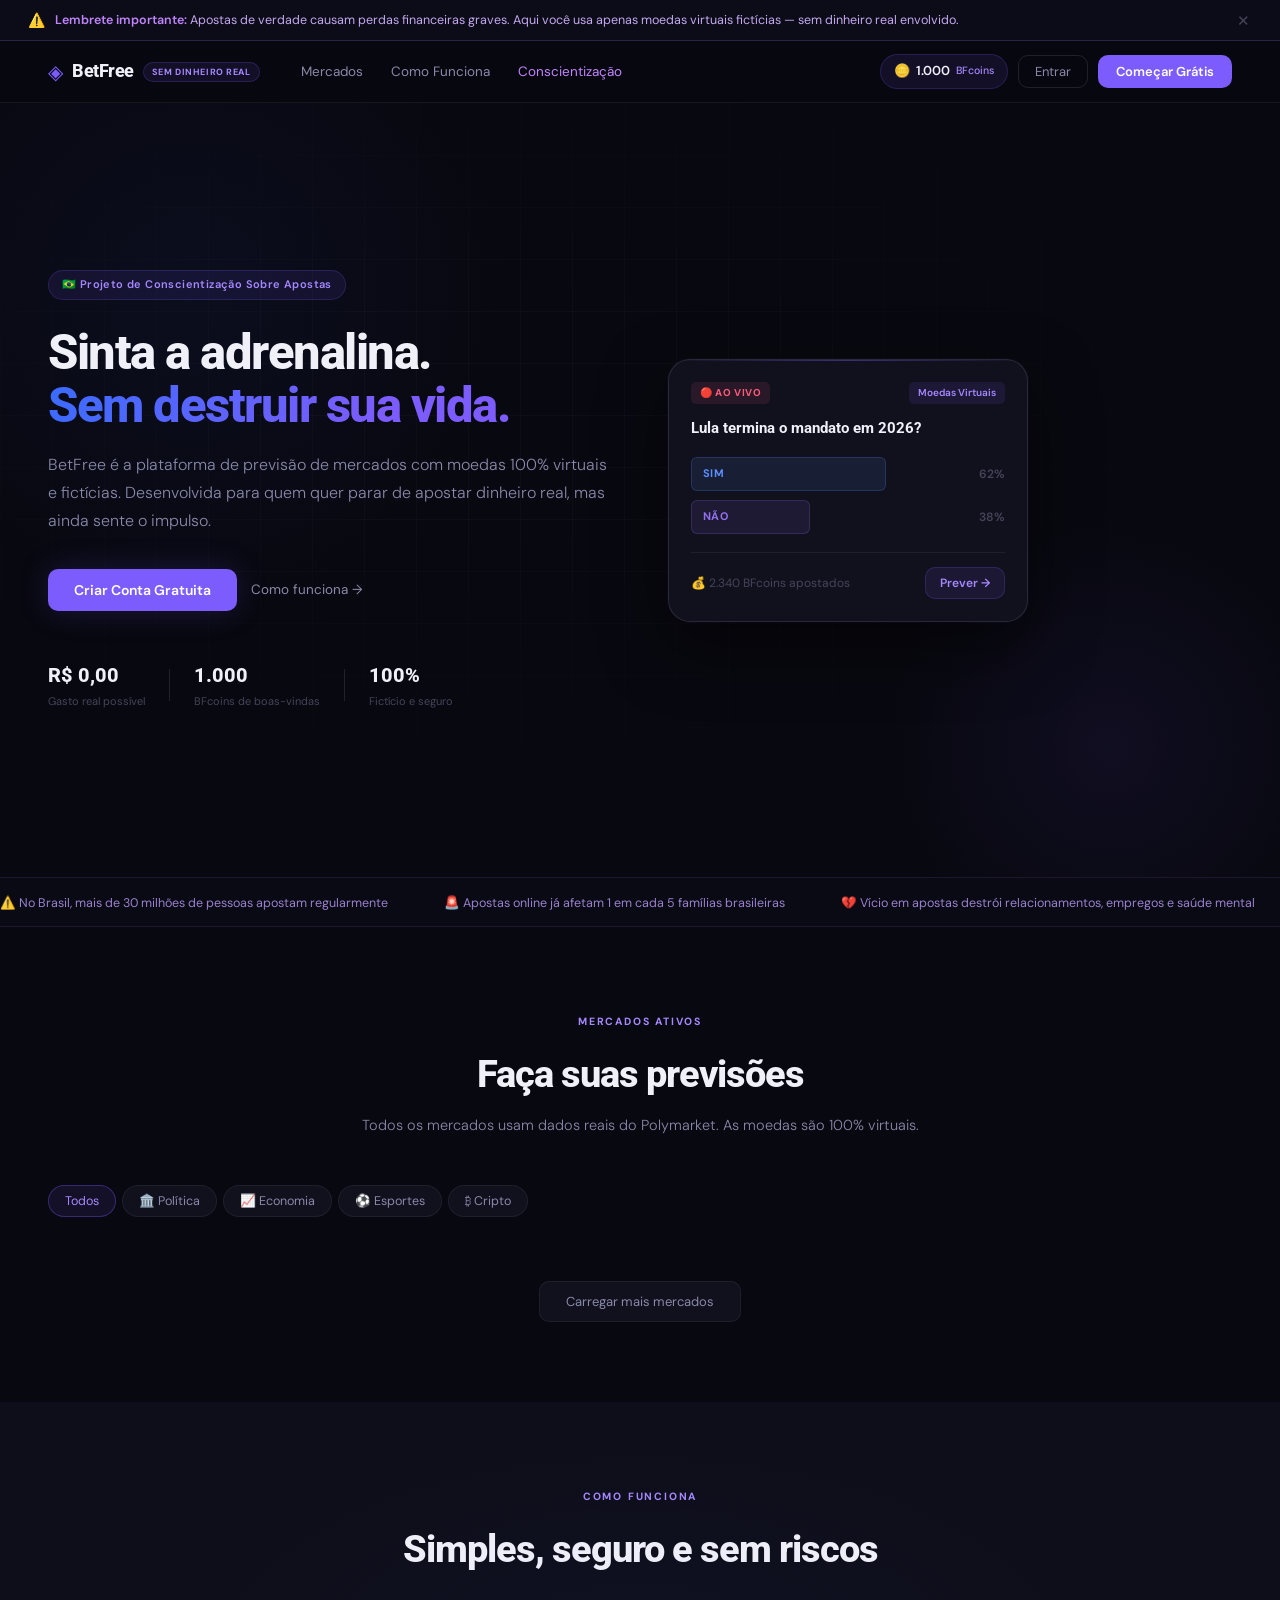
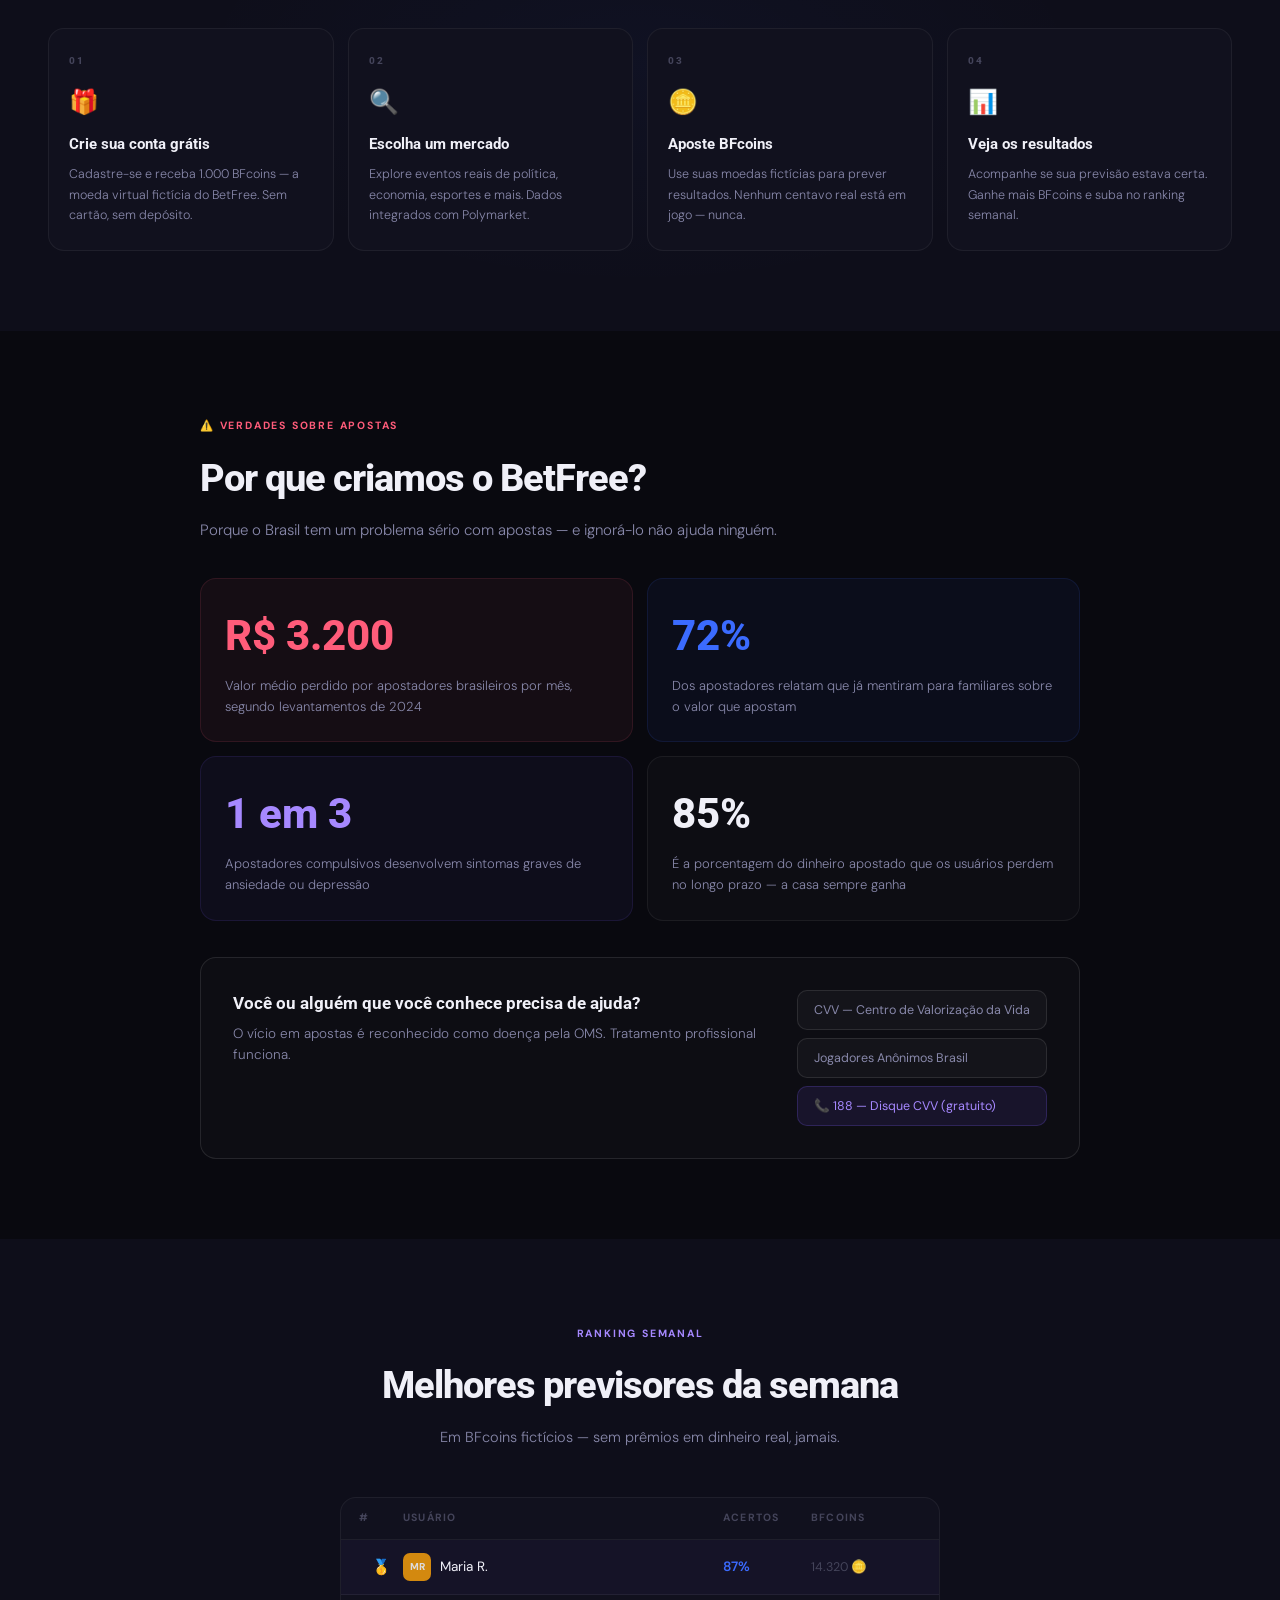
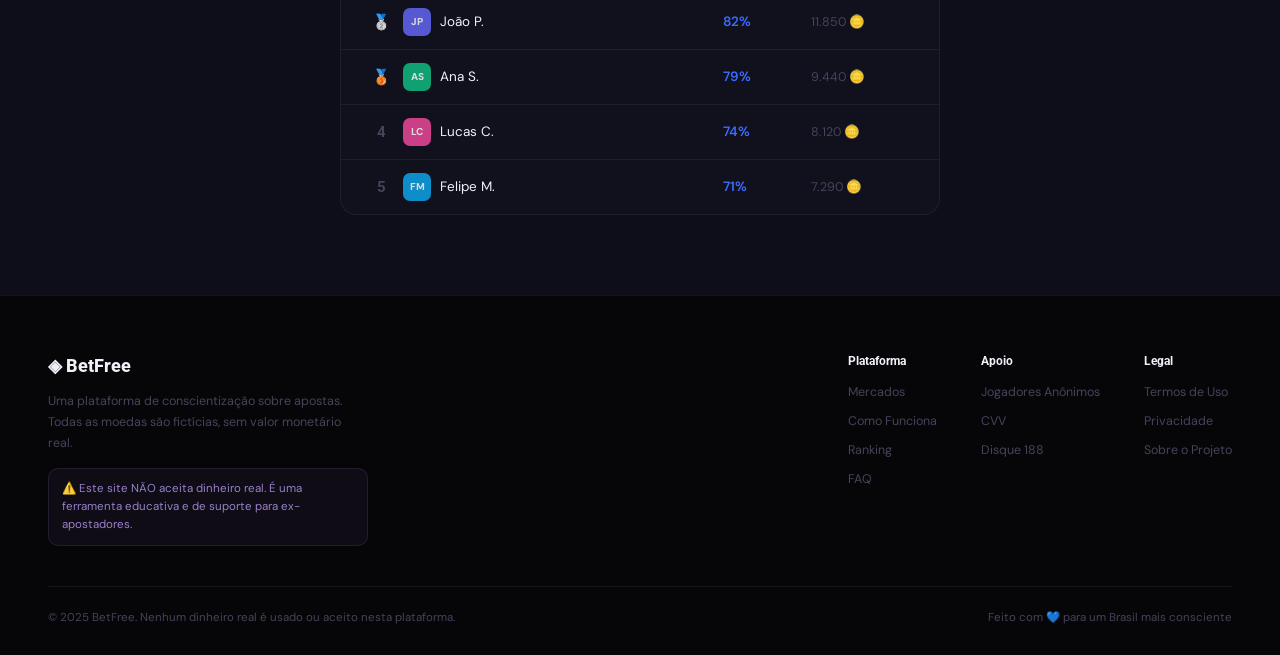
==== commit 06519113: "refazendo o back" ====
--- a/index.html
+++ b/index.html
@@ -36,7 +36,7 @@
         <span class="coin-label">BFcoins</span>
       </div>
       <button class="btn-login" onclick="openModal('loginModal')">Entrar</button>
-      <button class="btn-register" onclick="openModal('registerModal')">Começar Grátis</button>
+      <button class="btn-register" onclick="window.location.href = 'signup.html'">Começar Grátis</button>
     </div>
   </nav>
 
--- a/styles.css
+++ b/styles.css
@@ -3,7 +3,7 @@
    Minimalista · Preto · Cinza · Azul · Roxo
    ======================================== */
 
-@import url('https://fonts.googleapis.com/css2?family=Syne:wght@400;600;700;800&family=DM+Sans:ital,wght@0,300;0,400;0,500;1,300&display=swap');
+@import url('https://fonts.googleapis.com/css2?family=Roboto:wght@400;600;700;800&family=DM+Sans:ital,wght@0,300;0,400;0,500;1,300&display=swap');
 
 :root {
   /* Backgrounds */
@@ -47,7 +47,7 @@
   --success:     #5cffc1;
 
   /* Typography */
-  --font-display: 'Syne', sans-serif;
+  --font-display: 'Roboto', sans-serif;
   --font-body:    'DM Sans', sans-serif;
 
   /* Shape */
@@ -766,4 +766,4 @@
   .footer-content { flex-direction: column; gap: 32px; }
   .footer-links { flex-wrap: wrap; gap: 24px; justify-content: flex-start; }
   .footer-bottom { flex-direction: column; text-align: center; }
-}+}
